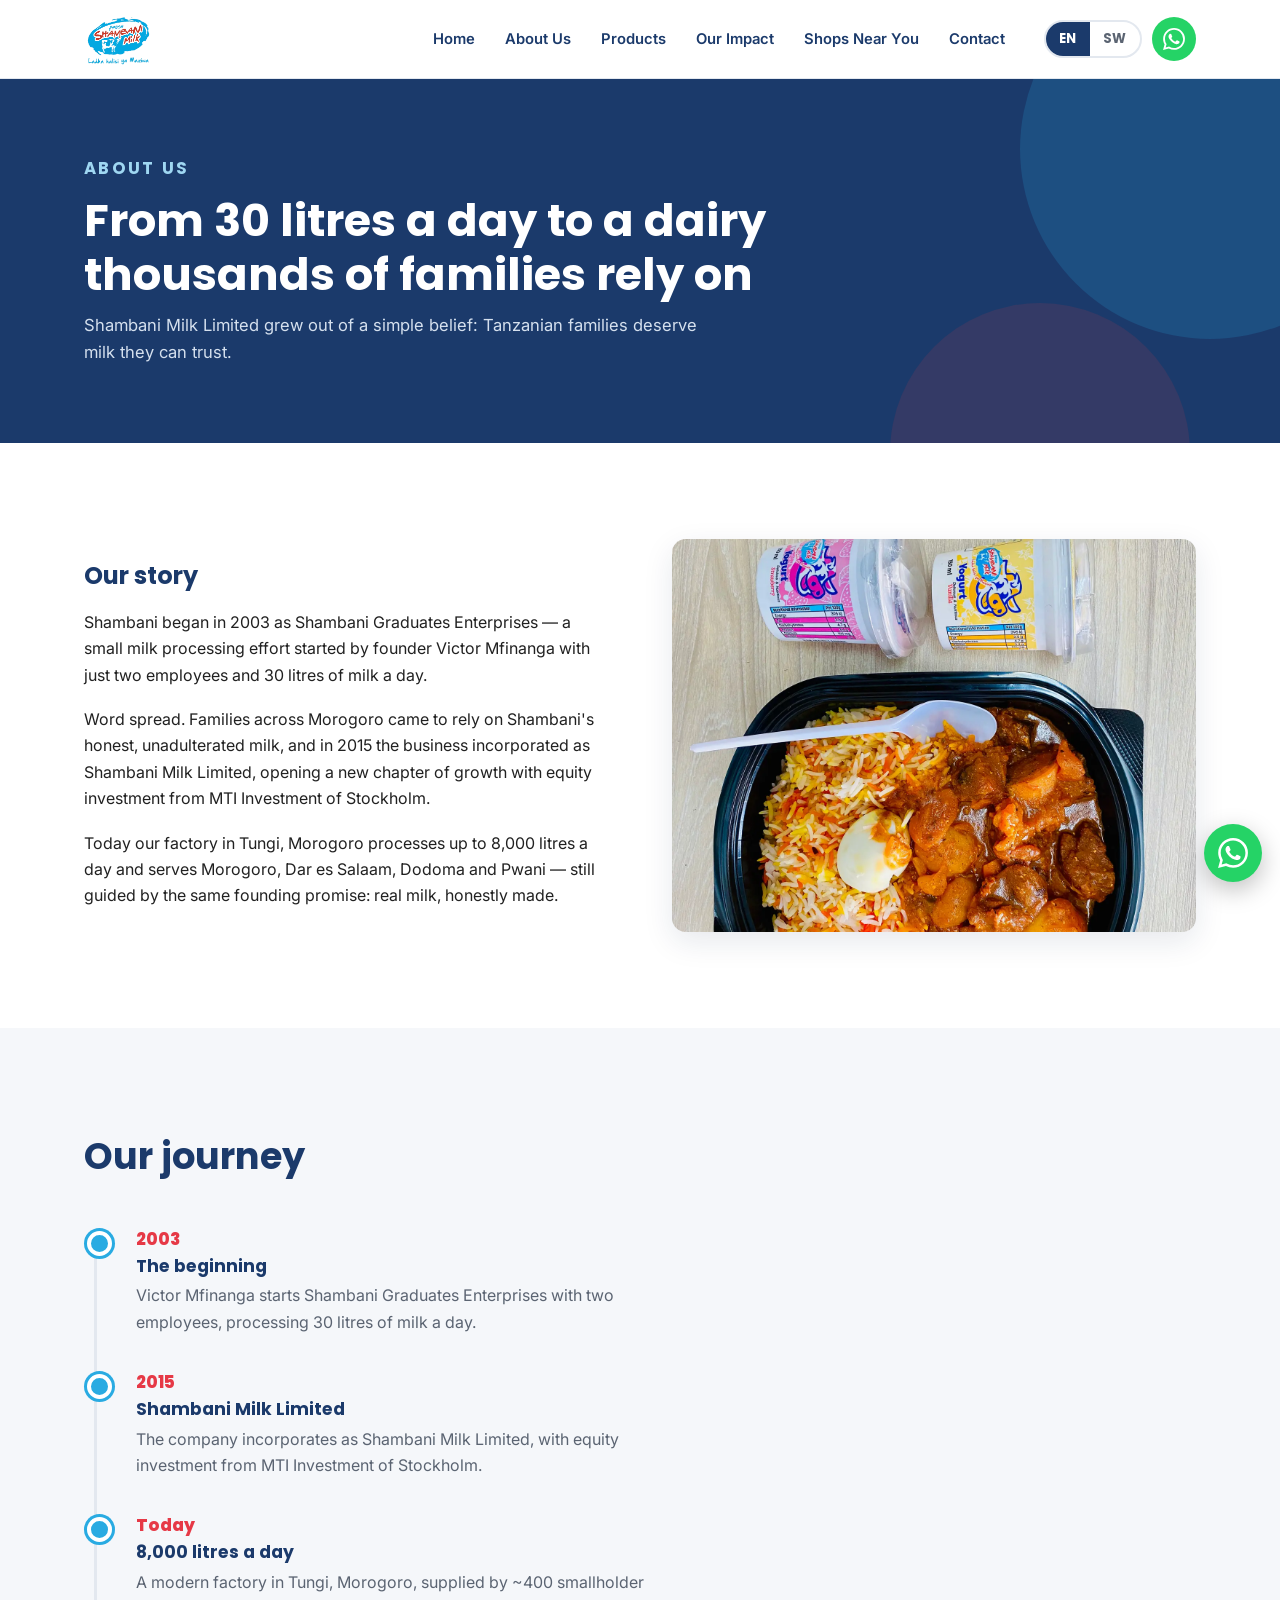
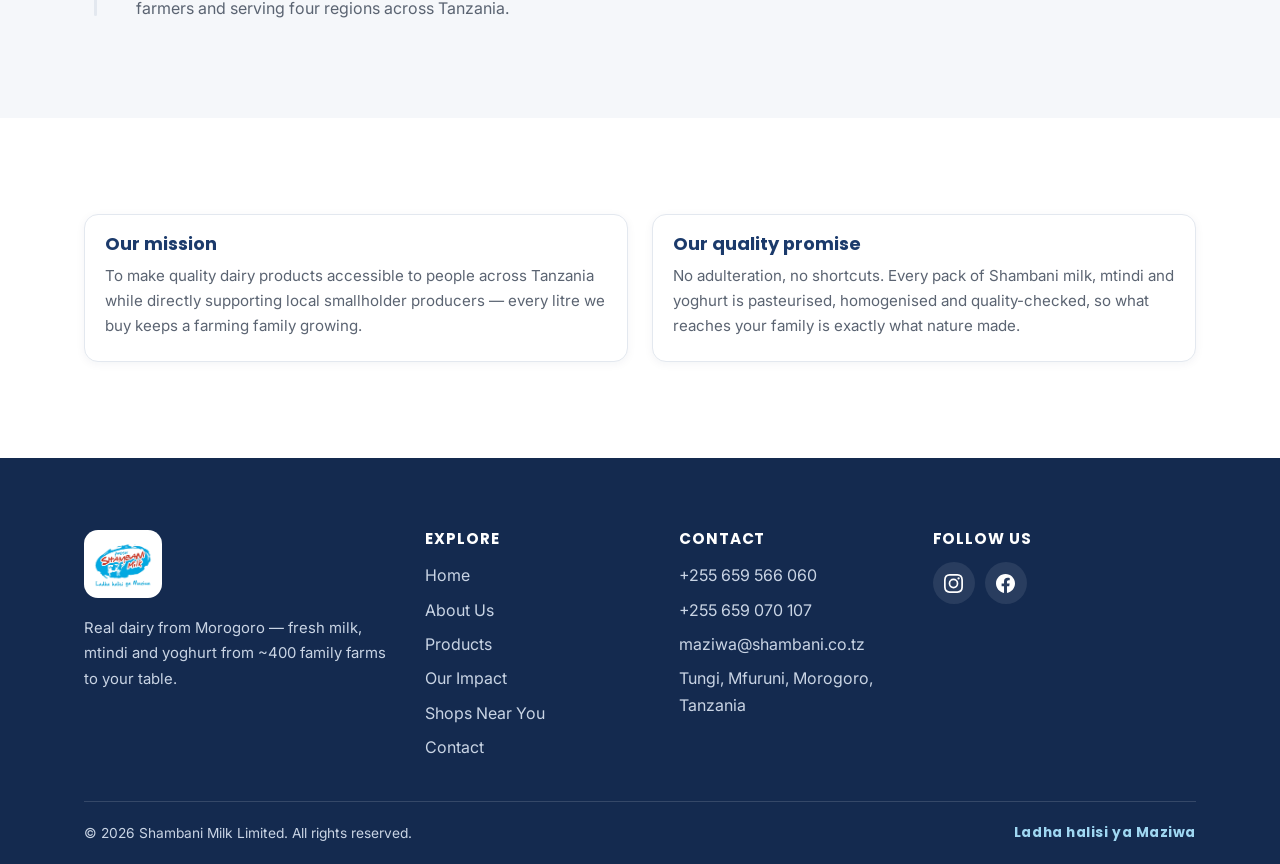
==== about.html @ 1003a5df "Header/footer logo fixes: remove header wordmark, repair stretched footer logo" ====
<!DOCTYPE html>
<html lang="en">
<head>
  <meta charset="UTF-8">
  <meta name="viewport" content="width=device-width, initial-scale=1.0">
  <title>About Us — Shambani Milk Limited</title>
  <meta name="description" content="The Shambani story: from 30 litres a day in 2003 to an 8,000-litre-a-day factory in Morogoro, Tanzania.">
  <link rel="icon" href="assets/img/favicon.ico">
  <link rel="apple-touch-icon" href="assets/img/apple-touch-icon.png">
  <link rel="canonical" href="https://www.shambani.co.tz/about.html">

  <meta property="og:type" content="website">
  <meta property="og:site_name" content="Shambani Milk Limited">
  <meta property="og:title" content="About Shambani Milk — our story">
  <meta property="og:description" content="The Shambani story: from 30 litres a day in 2003 to an 8,000-litre-a-day factory in Morogoro, Tanzania.">
  <meta property="og:url" content="https://www.shambani.co.tz/about.html">
  <meta property="og:image" content="https://www.shambani.co.tz/assets/img/og-image.jpg">
  <meta property="og:image:width" content="1200">
  <meta property="og:image:height" content="630">
  <meta name="twitter:card" content="summary_large_image">

  <link rel="preconnect" href="https://fonts.googleapis.com">
  <link rel="preconnect" href="https://fonts.gstatic.com" crossorigin>
  <link href="https://fonts.googleapis.com/css2?family=Poppins:wght@600;700;800&family=Inter:wght@400;600&display=swap" rel="stylesheet">
  <link rel="stylesheet" href="assets/css/styles.css">

  <script src="assets/js/i18n-en.js" defer></script>
  <script src="assets/js/i18n-sw.js" defer></script>
  <script src="assets/js/supabase-config.js" defer></script>
  <script src="assets/js/shops.js" defer></script>
  <script src="assets/js/main.js" defer></script>
</head>
<body data-page="about">

  <a class="skip-link" href="#main" data-i18n="a11y.skip">Skip to content</a>

  <header class="site-header">
    <div class="header-inner">
      <a class="brand" href="index.html" aria-label="Shambani Milk — home">
        <img src="assets/img/logo.webp" alt="Shambani Milk logo" width="544" height="459">
      </a>
      <nav class="main-nav" id="main-nav" aria-label="Main menu" data-i18n-attr="aria-label:nav.aria">
        <ul>
          <li><a href="index.html" data-i18n="nav.home">Home</a></li>
          <li><a href="about.html" data-i18n="nav.about">About Us</a></li>
          <li><a href="products.html" data-i18n="nav.products">Products</a></li>
          <li><a href="impact.html" data-i18n="nav.impact">Our Impact</a></li>
          <li><a href="shops.html" data-i18n="nav.locations">Shops Near You</a></li>
          <li><a href="contact.html" data-i18n="nav.contact">Contact</a></li>
        </ul>
      </nav>
      <div class="header-actions">
        <div class="lang-switch" role="group" aria-label="Language / Lugha">
          <button type="button" data-lang="en" aria-pressed="true">EN</button>
          <button type="button" data-lang="sw" aria-pressed="false">SW</button>
        </div>
        <a class="header-call" href="#" data-wa-msg="waMsg.general" aria-label="WhatsApp">
          <svg viewBox="0 0 24 24" fill="currentColor" aria-hidden="true"><path d="M17.472 14.382c-.297-.149-1.758-.867-2.03-.967-.273-.099-.471-.148-.67.15-.197.297-.767.966-.94 1.164-.173.199-.347.223-.644.075-.297-.15-1.255-.463-2.39-1.475-.883-.788-1.48-1.761-1.653-2.059-.173-.297-.018-.458.13-.606.134-.133.298-.347.446-.52.149-.174.198-.298.298-.497.099-.198.05-.371-.025-.52-.075-.149-.669-1.612-.916-2.207-.242-.579-.487-.5-.669-.51-.173-.008-.371-.01-.57-.01-.198 0-.52.074-.792.372-.272.297-1.04 1.016-1.04 2.479 0 1.462 1.065 2.875 1.213 3.074.149.198 2.096 3.2 5.077 4.487.709.306 1.262.489 1.694.625.712.227 1.36.195 1.871.118.571-.085 1.758-.719 2.006-1.413.248-.694.248-1.289.173-1.413-.074-.124-.272-.198-.57-.347m-5.421 7.403h-.004a9.87 9.87 0 01-5.031-1.378l-.361-.214-3.741.982.998-3.648-.235-.374a9.86 9.86 0 01-1.51-5.26c.001-5.45 4.436-9.884 9.888-9.884 2.64 0 5.122 1.03 6.988 2.898a9.825 9.825 0 012.893 6.994c-.003 5.45-4.437 9.884-9.885 9.884m8.413-18.297A11.815 11.815 0 0012.05 0C5.495 0 .16 5.335.157 11.892c0 2.096.547 4.142 1.588 5.945L.057 24l6.305-1.654a11.882 11.882 0 005.683 1.448h.005c6.554 0 11.89-5.335 11.893-11.893a11.821 11.821 0 00-3.48-8.413"/></svg>
        </a>
        <button class="nav-toggle" aria-expanded="false" aria-controls="main-nav" aria-label="Menu">
          <svg viewBox="0 0 24 24" fill="none" stroke="currentColor" stroke-width="2.4" stroke-linecap="round" aria-hidden="true"><path d="M4 7h16M4 12h16M4 17h16"/></svg>
        </button>
      </div>
    </div>
  </header>

  <main id="main">
    <section class="page-head">
      <div class="container">
        <p class="eyebrow" data-i18n="about.head.eyebrow">About us</p>
        <h1 data-i18n="about.head.title">From 30 litres a day to a dairy thousands of families rely on</h1>
        <p data-i18n="about.head.sub">Shambani Milk Limited grew out of a simple belief: Tanzanian families deserve milk they can trust.</p>
      </div>
    </section>

    <section class="section">
      <div class="container split">
        <div>
          <h2 data-i18n="about.story.title">Our story</h2>
          <p class="mt-2" data-i18n="about.p1">Shambani began in 2003 as Shambani Graduates Enterprises — a small milk processing effort started by founder Victor Mfinanga with just two employees and 30 litres of milk a day.</p>
          <p class="mt-2" data-i18n="about.p2">Word spread. Families across Morogoro came to rely on Shambani's honest, unadulterated milk, and in 2015 the business incorporated as Shambani Milk Limited, opening a new chapter of growth with equity investment from MTI Investment of Stockholm.</p>
          <p class="mt-2" data-i18n="about.p3">Today our factory in Tungi, Morogoro processes up to 8,000 litres a day and serves Morogoro, Dar es Salaam, Dodoma and Pwani — still guided by the same founding promise: real milk, honestly made.</p>
        </div>
        <figure class="img-frame">
          <img src="assets/img/lifestyle-yogurt-food.webp" alt="Shambani yoghurt served with food" data-i18n-attr="alt:about.story.alt" width="1440" height="1920" loading="lazy">
        </figure>
      </div>
    </section>

    <section class="section alt">
      <div class="container">
        <div class="section-head">
          <h2 data-i18n="about.timeline.title">Our journey</h2>
        </div>
        <ol class="timeline">
          <li>
            <span class="year" data-i18n="tl.2003.year">2003</span>
            <h3 data-i18n="tl.2003.title">The beginning</h3>
            <p data-i18n="tl.2003.text">Victor Mfinanga starts Shambani Graduates Enterprises with two employees, processing 30 litres of milk a day.</p>
          </li>
          <li>
            <span class="year" data-i18n="tl.2015.year">2015</span>
            <h3 data-i18n="tl.2015.title">Shambani Milk Limited</h3>
            <p data-i18n="tl.2015.text">The company incorporates as Shambani Milk Limited, with equity investment from MTI Investment of Stockholm.</p>
          </li>
          <li>
            <span class="year" data-i18n="tl.today.year">Today</span>
            <h3 data-i18n="tl.today.title">8,000 litres a day</h3>
            <p data-i18n="tl.today.text">A modern factory in Tungi, Morogoro, supplied by ~400 smallholder farmers and serving four regions across Tanzania.</p>
          </li>
        </ol>
      </div>
    </section>

    <section class="section">
      <div class="container grid grid-2">
        <div class="card"><div class="card-body">
          <h3 data-i18n="about.mission.title">Our mission</h3>
          <p data-i18n="about.mission.text">To make quality dairy products accessible to people across Tanzania while directly supporting local smallholder producers — every litre we buy keeps a farming family growing.</p>
        </div></div>
        <div class="card"><div class="card-body">
          <h3 data-i18n="about.promise.title">Our quality promise</h3>
          <p data-i18n="about.promise.text">No adulteration, no shortcuts. Every pack of Shambani milk, mtindi and yoghurt is pasteurised, homogenised and quality-checked, so what reaches your family is exactly what nature made.</p>
        </div></div>
      </div>
    </section>
  </main>

  <footer class="site-footer">
    <div class="container">
      <div class="footer-grid">
        <div class="footer-brand">
          <img src="assets/img/logo.webp" alt="Shambani Milk logo" width="544" height="459">
          <p data-i18n="footer.blurb">Real dairy from Morogoro — fresh milk, mtindi and yoghurt from ~400 family farms to your table.</p>
        </div>
        <nav aria-label="Footer">
          <h3 data-i18n="footer.explore">Explore</h3>
          <ul>
            <li><a href="index.html" data-i18n="nav.home">Home</a></li>
            <li><a href="about.html" data-i18n="nav.about">About Us</a></li>
            <li><a href="products.html" data-i18n="nav.products">Products</a></li>
            <li><a href="impact.html" data-i18n="nav.impact">Our Impact</a></li>
            <li><a href="shops.html" data-i18n="nav.locations">Shops Near You</a></li>
            <li><a href="contact.html" data-i18n="nav.contact">Contact</a></li>
          </ul>
        </nav>
        <div>
          <h3 data-i18n="footer.contact">Contact</h3>
          <ul>
            <li><a href="tel:+255659566060">+255 659 566 060</a></li>
            <li><a href="tel:+255659070107">+255 659 070 107</a></li>
            <li><a href="mailto:maziwa@shambani.co.tz">maziwa@shambani.co.tz</a></li>
            <li>Tungi, Mfuruni, Morogoro, Tanzania</li>
          </ul>
        </div>
        <div>
          <h3 data-i18n="footer.follow">Follow us</h3>
          <div class="social-row">
            <a href="https://www.instagram.com/shambani_milk/" aria-label="Instagram" data-i18n-attr="aria-label:footer.ig.aria"><svg viewBox="0 0 24 24" fill="currentColor" aria-hidden="true"><path d="M12 2.163c3.204 0 3.584.012 4.85.07 3.252.148 4.771 1.691 4.919 4.919.058 1.265.069 1.645.069 4.849 0 3.205-.012 3.584-.069 4.849-.149 3.225-1.664 4.771-4.919 4.919-1.266.058-1.644.07-4.85.07-3.204 0-3.584-.012-4.849-.07-3.26-.149-4.771-1.699-4.919-4.92-.058-1.265-.07-1.644-.07-4.849 0-3.204.013-3.583.07-4.849.149-3.227 1.664-4.771 4.919-4.919 1.266-.057 1.645-.069 4.849-.069zM12 0C8.741 0 8.333.014 7.053.072 2.695.272.273 2.69.073 7.052.014 8.333 0 8.741 0 12s.014 3.668.072 4.948c.2 4.358 2.618 6.78 6.98 6.98C8.333 23.986 8.741 24 12 24s3.668-.014 4.948-.072c4.354-.2 6.782-2.618 6.979-6.98.059-1.28.073-1.689.073-4.948s-.014-3.667-.072-4.947c-.196-4.354-2.617-6.78-6.979-6.98C15.668.014 15.259 0 12 0zm0 5.838a6.162 6.162 0 100 12.324 6.162 6.162 0 000-12.324zM12 16a4 4 0 110-8 4 4 0 010 8zm6.406-11.845a1.44 1.44 0 100 2.881 1.44 1.44 0 000-2.881z"/></svg></a>
            <a href="https://www.facebook.com/p/Shambani-Milk-Limited-100064187768673/" aria-label="Facebook" data-i18n-attr="aria-label:footer.fb.aria"><svg viewBox="0 0 24 24" fill="currentColor" aria-hidden="true"><path d="M24 12.073c0-6.627-5.373-12-12-12s-12 5.373-12 12c0 5.99 4.388 10.954 10.125 11.854v-8.385H7.078v-3.47h3.047V9.43c0-3.007 1.792-4.669 4.533-4.669 1.312 0 2.686.235 2.686.235v2.953H15.83c-1.491 0-1.956.925-1.956 1.874v2.25h3.328l-.532 3.47h-2.796v8.385C19.612 23.027 24 18.062 24 12.073z"/></svg></a>
          </div>
        </div>
      </div>
      <div class="footer-bottom">
        <span data-i18n="footer.rights">© 2026 Shambani Milk Limited. All rights reserved.</span>
        <span>Ladha halisi ya Maziwa</span>
      </div>
    </div>
  </footer>

  <a class="wa-float" href="#" data-wa-msg="waMsg.general" aria-label="Chat with us on WhatsApp" data-i18n-attr="aria-label:wa.float.aria">
    <svg viewBox="0 0 24 24" fill="currentColor" aria-hidden="true"><path d="M17.472 14.382c-.297-.149-1.758-.867-2.03-.967-.273-.099-.471-.148-.67.15-.197.297-.767.966-.94 1.164-.173.199-.347.223-.644.075-.297-.15-1.255-.463-2.39-1.475-.883-.788-1.48-1.761-1.653-2.059-.173-.297-.018-.458.13-.606.134-.133.298-.347.446-.52.149-.174.198-.298.298-.497.099-.198.05-.371-.025-.52-.075-.149-.669-1.612-.916-2.207-.242-.579-.487-.5-.669-.51-.173-.008-.371-.01-.57-.01-.198 0-.52.074-.792.372-.272.297-1.04 1.016-1.04 2.479 0 1.462 1.065 2.875 1.213 3.074.149.198 2.096 3.2 5.077 4.487.709.306 1.262.489 1.694.625.712.227 1.36.195 1.871.118.571-.085 1.758-.719 2.006-1.413.248-.694.248-1.289.173-1.413-.074-.124-.272-.198-.57-.347m-5.421 7.403h-.004a9.87 9.87 0 01-5.031-1.378l-.361-.214-3.741.982.998-3.648-.235-.374a9.86 9.86 0 01-1.51-5.26c.001-5.45 4.436-9.884 9.888-9.884 2.64 0 5.122 1.03 6.988 2.898a9.825 9.825 0 012.893 6.994c-.003 5.45-4.437 9.884-9.885 9.884m8.413-18.297A11.815 11.815 0 0012.05 0C5.495 0 .16 5.335.157 11.892c0 2.096.547 4.142 1.588 5.945L.057 24l6.305-1.654a11.882 11.882 0 005.683 1.448h.005c6.554 0 11.89-5.335 11.893-11.893a11.821 11.821 0 00-3.48-8.413"/></svg>
  </a>
</body>
</html>
---- assets/css/styles.css ----
/* ============================================================
   Shambani Milk Limited — site styles
   Brand: blue #29ABE2 · navy #1B3A6B · red #E63946 (see website-build-prompt.md §2)
   ============================================================ */

:root {
  --blue: #29abe2;
  --blue-dark: #1f8bb8;
  --navy: #1b3a6b;
  --navy-deep: #142a4f;
  --red: #e63946;
  --wa: #25d366;
  --wa-dark: #1eb857;
  --ink: #212121;
  --muted: #5b6472;
  --paper: #ffffff;
  --mist: #f5f7fa;
  --line: #e3e8ef;
  --radius: 14px;
  --shadow: 0 10px 30px rgba(20, 42, 79, 0.10);
  --font-head: "Poppins", "Segoe UI", system-ui, sans-serif;
  --font-body: "Inter", "Segoe UI", system-ui, sans-serif;
  --container: 1152px;
}

* { box-sizing: border-box; margin: 0; padding: 0; }

html { scroll-behavior: smooth; }

body {
  font-family: var(--font-body);
  color: var(--ink);
  background: var(--paper);
  line-height: 1.65;
  font-size: 1rem;
  -webkit-font-smoothing: antialiased;
}

img { max-width: 100%; height: auto; display: block; }

a { color: var(--blue-dark); text-decoration: none; }
a:hover { text-decoration: underline; }

h1, h2, h3, h4 { font-family: var(--font-head); line-height: 1.2; color: var(--navy); font-weight: 700; }

:focus-visible { outline: 3px solid var(--blue); outline-offset: 2px; border-radius: 4px; }

.container { max-width: var(--container); margin-inline: auto; padding-inline: 20px; }

.skip-link {
  position: absolute; left: -9999px; top: 0; background: var(--navy); color: #fff;
  padding: 10px 16px; z-index: 200; border-radius: 0 0 8px 0;
}
.skip-link:focus { left: 0; }

/* ---------- Buttons ---------- */
.btn {
  display: inline-flex; align-items: center; gap: 10px; justify-content: center;
  font-family: var(--font-head); font-weight: 600; font-size: 0.975rem;
  padding: 13px 26px; border-radius: 999px; border: 2px solid transparent;
  cursor: pointer; text-decoration: none !important; transition: transform .15s ease, background .15s ease, color .15s ease;
}
.btn:active { transform: scale(.97); }
.btn-primary { background: var(--red); color: #fff; }
.btn-primary:hover { background: #cf2f3c; }
.btn-wa { background: var(--wa); color: #fff; }
.btn-wa:hover { background: var(--wa-dark); }
.btn-outline { background: transparent; color: #fff; border-color: rgba(255,255,255,.85); }
.btn-outline:hover { background: rgba(255,255,255,.14); }
.btn-navy { background: var(--navy); color: #fff; }
.btn-navy:hover { background: var(--navy-deep); }
.btn svg { width: 20px; height: 20px; flex: none; }

/* ---------- Header ---------- */
.site-header {
  position: sticky; top: 0; z-index: 100;
  background: rgba(255,255,255,.96); backdrop-filter: blur(8px);
  border-bottom: 1px solid var(--line);
}
.header-inner {
  display: flex; align-items: center; gap: 18px;
  min-height: 72px; max-width: var(--container); margin-inline: auto; padding: 10px 20px;
}
.brand { display: flex; align-items: center; gap: 12px; text-decoration: none !important; }
.brand img { height: 58px; width: auto; }

.main-nav { margin-left: auto; }
.main-nav ul { display: flex; gap: 4px; list-style: none; }
.main-nav a {
  display: block; padding: 9px 13px; border-radius: 8px;
  font-weight: 600; font-size: .925rem; color: var(--navy); text-decoration: none !important;
}
.main-nav a:hover { background: var(--mist); }
.main-nav a[aria-current="page"] { color: var(--blue-dark); background: var(--mist); }

.header-actions { display: flex; align-items: center; gap: 10px; margin-left: 8px; }

/* Language toggle */
.lang-switch {
  display: inline-flex; border: 2px solid var(--line); border-radius: 999px; overflow: hidden;
}
.lang-switch button {
  border: 0; background: transparent; cursor: pointer;
  font-family: var(--font-head); font-weight: 700; font-size: .82rem; letter-spacing: .04em;
  padding: 7px 13px; color: var(--muted);
}
.lang-switch button[aria-pressed="true"] { background: var(--navy); color: #fff; }

.header-call {
  display: inline-flex; align-items: center; justify-content: center;
  width: 44px; height: 44px; border-radius: 50%;
  background: var(--wa); color: #fff; text-decoration: none !important;
}
.header-call svg { width: 22px; height: 22px; }

.nav-toggle {
  display: none; border: 0; background: transparent; cursor: pointer; padding: 8px;
}
.nav-toggle svg { width: 28px; height: 28px; color: var(--navy); display: block; }

@media (max-width: 1020px) {
  .nav-toggle { display: block; }
  .header-actions { margin-left: auto; order: 3; }
  .nav-toggle { order: 4; }
  .main-nav {
    position: fixed; inset: 72px 0 auto 0; background: #fff;
    border-bottom: 1px solid var(--line); box-shadow: var(--shadow);
    display: none; padding: 12px 20px 20px; z-index: 99;
  }
  .main-nav.open { display: block; }
  .main-nav ul { flex-direction: column; gap: 2px; }
  .brand img { height: 44px; }
}

/* ---------- Hero ---------- */
.hero {
  position: relative; color: #fff; overflow: hidden;
  background: var(--navy);
}
.hero > img {
  position: absolute; inset: 0; width: 100%; height: 100%;
  object-fit: cover; opacity: .92;
}
.hero::after {
  content: ""; position: absolute; inset: 0;
  background: linear-gradient(100deg, rgba(20,42,79,.90) 0%, rgba(20,42,79,.72) 34%, rgba(20,42,79,.42) 62%, rgba(20,42,79,.12) 100%);
}
.hero-content {
  position: relative; z-index: 1; max-width: var(--container); margin-inline: auto;
  padding: clamp(64px, 10vw, 128px) 20px;
}
.hero .eyebrow { color: #9fd7f2; }
.hero h1 {
  color: #fff; font-size: clamp(2.1rem, 5vw, 3.4rem);
  max-width: 15ch; margin: 14px 0 16px; text-wrap: balance;
}
.hero p.sub { font-size: clamp(1.02rem, 2vw, 1.2rem); max-width: 46ch; color: #e8eef6; }
.hero .btn-row { display: flex; flex-wrap: wrap; gap: 14px; margin-top: 30px; }

.eyebrow {
  font-family: var(--font-head); font-weight: 700; font-size: .8rem;
  letter-spacing: .14em; text-transform: uppercase; color: var(--blue-dark);
}

/* ---------- Sections ---------- */
.section { padding: clamp(56px, 8vw, 96px) 0; }
.section.alt { background: var(--mist); }
.section-head { max-width: 640px; margin-bottom: clamp(30px, 5vw, 48px); }
.section-head h2 { font-size: clamp(1.65rem, 3.4vw, 2.3rem); margin: 10px 0 12px; text-wrap: balance; }
.section-head p { color: var(--muted); font-size: 1.04rem; }

/* ---------- Cards ---------- */
.grid { display: grid; gap: 24px; }
.grid-3 { grid-template-columns: repeat(3, 1fr); }
.grid-4 { grid-template-columns: repeat(4, 1fr); }
.grid-2 { grid-template-columns: repeat(2, 1fr); }
@media (max-width: 920px) { .grid-3, .grid-4 { grid-template-columns: repeat(2, 1fr); } }
@media (max-width: 620px) { .grid-2, .grid-3, .grid-4 { grid-template-columns: 1fr; } }

.card {
  background: var(--paper); border: 1px solid var(--line); border-radius: var(--radius);
  overflow: hidden; box-shadow: 0 2px 10px rgba(20,42,79,.05);
  display: flex; flex-direction: column; transition: transform .18s ease, box-shadow .18s ease;
}
.card:hover { transform: translateY(-4px); box-shadow: var(--shadow); }
.card .card-img { aspect-ratio: 4 / 3; overflow: hidden; background: #fff; }
.card .card-img img { width: 100%; height: 100%; object-fit: contain; padding: 18px; }
.card .card-img.cover img { object-fit: cover; padding: 0; }
.card-body { padding: 18px 20px 22px; display: flex; flex-direction: column; gap: 10px; flex: 1; }
.card-body h3 { font-size: 1.12rem; }
.card-body p { color: var(--muted); font-size: .945rem; flex: 1; }
.card-body .btn { align-self: flex-start; }

.chips { display: flex; flex-wrap: wrap; gap: 8px; }
.chip {
  font-size: .8rem; font-weight: 700; color: var(--navy);
  background: var(--mist); border: 1px solid var(--line);
  padding: 4px 12px; border-radius: 999px;
}

/* ---------- Stats ---------- */
.stats-band { background: var(--navy); color: #fff; }
.stats-band .grid { padding: clamp(40px, 6vw, 64px) 0; align-items: start; }
.stat { text-align: center; padding: 10px; display: grid; gap: 8px; }
.stat .num {
  font-family: var(--font-head); font-weight: 800;
  font-size: clamp(1.9rem, 4.2vw, 2.7rem); color: #7fd0f5; line-height: 1.05;
  white-space: nowrap;
}
.stat .label { color: #d5e0ee; font-size: .95rem; max-width: 26ch; margin-inline: auto; }

/* ---------- Timeline ---------- */
.timeline { list-style: none; position: relative; padding-left: 34px; }
.timeline::before {
  content: ""; position: absolute; left: 10px; top: 6px; bottom: 6px;
  width: 3px; border-radius: 3px; background: var(--line);
}
.timeline li { position: relative; padding: 0 0 34px 18px; }
.timeline li:last-child { padding-bottom: 0; }
.timeline li::before {
  content: ""; position: absolute; left: -31px; top: 5px;
  width: 17px; height: 17px; border-radius: 50%;
  background: var(--blue); border: 4px solid #fff; box-shadow: 0 0 0 3px var(--blue);
}
.timeline .year {
  font-family: var(--font-head); font-weight: 800; font-size: 1.05rem; color: var(--red);
}
.timeline h3 { font-size: 1.08rem; margin: 2px 0 6px; }
.timeline p { color: var(--muted); max-width: 56ch; }

/* ---------- Split feature (image + text) ---------- */
.split { display: grid; grid-template-columns: 1fr 1fr; gap: clamp(28px, 5vw, 64px); align-items: center; }
.split .img-frame {
  border-radius: var(--radius); overflow: hidden; box-shadow: var(--shadow);
  background: var(--mist);
}
.split .img-frame img { width: 100%; height: 100%; object-fit: cover; aspect-ratio: 4 / 3; }
@media (max-width: 860px) { .split { grid-template-columns: 1fr; } }

/* ---------- Map ---------- */
.map-frame {
  border-radius: var(--radius); overflow: hidden; border: 1px solid var(--line);
  box-shadow: var(--shadow); background: var(--mist);
}
.map-frame iframe { display: block; width: 100%; height: 420px; border: 0; }

/* ---------- Forms ---------- */
.form-grid { display: grid; gap: 18px; }
.field label { display: block; font-weight: 600; font-size: .92rem; margin-bottom: 6px; color: var(--navy); }
.field input, .field textarea, .locator-filters select, .locator-filters input {
  width: 100%; font: inherit; color: var(--ink);
  border: 2px solid var(--line); border-radius: 10px; padding: 12px 14px; background: #fff;
}
.field input:focus, .field textarea:focus, .locator-filters select:focus, .locator-filters input:focus { border-color: var(--blue); outline: none; }
.field textarea { min-height: 130px; resize: vertical; }
.form-status { font-size: .92rem; min-height: 1.3em; margin: 0; }
.form-status.ok { color: #1a7f4b; font-weight: 600; }
.form-status.err { color: var(--red); font-weight: 600; }

/* ---------- Contact page blocks ---------- */
.contact-card {
  display: flex; gap: 14px; align-items: flex-start;
  background: var(--paper); border: 1px solid var(--line); border-radius: var(--radius); padding: 20px;
}
.contact-card .ico {
  flex: none; width: 46px; height: 46px; border-radius: 12px;
  display: grid; place-items: center; background: var(--mist); color: var(--blue-dark);
}
.contact-card .ico svg { width: 22px; height: 22px; }
.contact-card h3 { font-size: 1rem; margin-bottom: 4px; }
.contact-card p, .contact-card a { font-size: .95rem; color: var(--muted); word-break: break-word; }

/* ---------- Footer ---------- */
.site-footer { background: var(--navy-deep); color: #c9d4e4; margin-top: 0; }
.footer-grid {
  display: grid; grid-template-columns: 1.4fr 1fr 1fr 1.2fr; gap: 34px;
  padding: clamp(44px, 6vw, 72px) 0 40px;
}
.footer-grid h3 { color: #fff; font-size: .95rem; letter-spacing: .06em; text-transform: uppercase; margin-bottom: 14px; }
.footer-grid ul { list-style: none; display: grid; gap: 8px; }
.footer-grid a { color: #c9d4e4; }
.footer-grid a:hover { color: #fff; }
.footer-brand img {
  height: 68px; width: auto; margin-bottom: 18px;
  background: var(--paper); border-radius: 14px; padding: 8px;
}
.footer-brand p { font-size: .93rem; max-width: 34ch; line-height: 1.7; }
.footer-bottom span:last-child {
  font-family: var(--font-head); font-weight: 700; letter-spacing: .04em;
  color: #9fd7f2;
}
.social-row { display: flex; gap: 10px; }
.social-row a {
  width: 42px; height: 42px; border-radius: 50%; display: grid; place-items: center;
  background: rgba(255,255,255,.09); color: #fff;
}
.social-row a:hover { background: var(--blue); }
.social-row svg { width: 19px; height: 19px; }
.footer-bottom {
  border-top: 1px solid rgba(255,255,255,.14); padding: 20px 0;
  display: flex; flex-wrap: wrap; gap: 10px; justify-content: space-between; font-size: .86rem;
}
@media (max-width: 920px) { .footer-grid { grid-template-columns: 1fr 1fr; } }
@media (max-width: 560px) { .footer-grid { grid-template-columns: 1fr; } }

/* ---------- Floating WhatsApp ---------- */
.wa-float {
  position: fixed; right: 18px; bottom: 18px; z-index: 90;
  width: 58px; height: 58px; border-radius: 50%;
  background: var(--wa); color: #fff; display: grid; place-items: center;
  box-shadow: 0 8px 24px rgba(0,0,0,.25); text-decoration: none !important;
  transition: transform .15s ease;
}
.wa-float:hover { transform: scale(1.07); }
.wa-float svg { width: 30px; height: 30px; }

/* ---------- Page header (inner pages) ---------- */
.page-head {
  background: var(--navy); color: #fff; position: relative; overflow: hidden;
}
.page-head::before {
  content: ""; position: absolute; right: -120px; top: -120px; width: 380px; height: 380px;
  border-radius: 50%; background: rgba(41, 171, 226, .18);
}
.page-head::after {
  content: ""; position: absolute; right: 90px; bottom: -160px; width: 300px; height: 300px;
  border-radius: 50%; background: rgba(230, 57, 70, .12);
}
.page-head .container { position: relative; z-index: 1; padding: clamp(44px, 7vw, 76px) 20px; }
.page-head .eyebrow { color: #9fd7f2; }
.page-head h1 { color: #fff; font-size: clamp(1.9rem, 4.4vw, 2.8rem); margin: 12px 0 10px; text-wrap: balance; }
.page-head p { color: #d5e0ee; max-width: 62ch; font-size: 1.04rem; }

/* ---------- Shop locator ---------- */
.locator-top {
  display: flex; flex-wrap: wrap; gap: 18px; align-items: center;
  justify-content: space-between; margin-bottom: 14px;
}
.locator-top h2 { font-size: clamp(1.3rem, 2.6vw, 1.7rem); }
.locator-top p { color: var(--muted); max-width: 52ch; font-size: .95rem; }
.locator-filters {
  display: grid; gap: 14px; margin-top: 8px;
  grid-template-columns: repeat(auto-fit, minmax(190px, 1fr));
}
.locator-filters .opt-all { color: var(--muted); }
.results-head {
  display: flex; align-items: center; gap: 12px;
  margin: 26px 0 14px;
}
.results-head h3 { font-size: 1.05rem; margin: 0; }
.shop-card .shop-where {
  font-size: .84rem; color: var(--blue-dark); font-weight: 600;
  text-transform: none; letter-spacing: .01em;
}
.shop-card .shop-addr { font-size: .93rem; }
.shop-actions { display: flex; gap: 10px; flex-wrap: wrap; margin-top: 4px; }
.btn-sm { padding: 9px 18px; font-size: .85rem; }

/* ---------- Utility ---------- */
.center { text-align: center; }
.center .section-head { margin-inline: auto; }
.mt-2 { margin-top: 18px; }
.mt-3 { margin-top: 30px; }
.mb-2 { margin-bottom: 14px; }
.stack { display: grid; gap: 18px; align-content: start; }
.note {
  background: var(--mist); border: 1px dashed var(--line); border-radius: 10px;
  padding: 14px 18px; color: var(--muted); font-size: .93rem;
}
.note-row {
  display: flex; align-items: center; gap: 18px; flex-wrap: wrap;
  justify-content: space-between;
}
.note-row strong { color: var(--navy); font-size: 1.02rem; }
.img-frame figcaption {
  background: var(--paper); padding: 12px 16px;
  font-size: .88rem; color: var(--muted);
}
.text-link { font-weight: 600; }

@media (prefers-reduced-motion: reduce) {
  html { scroll-behavior: auto; }
  *, *::before, *::after { transition: none !important; animation: none !important; }
}
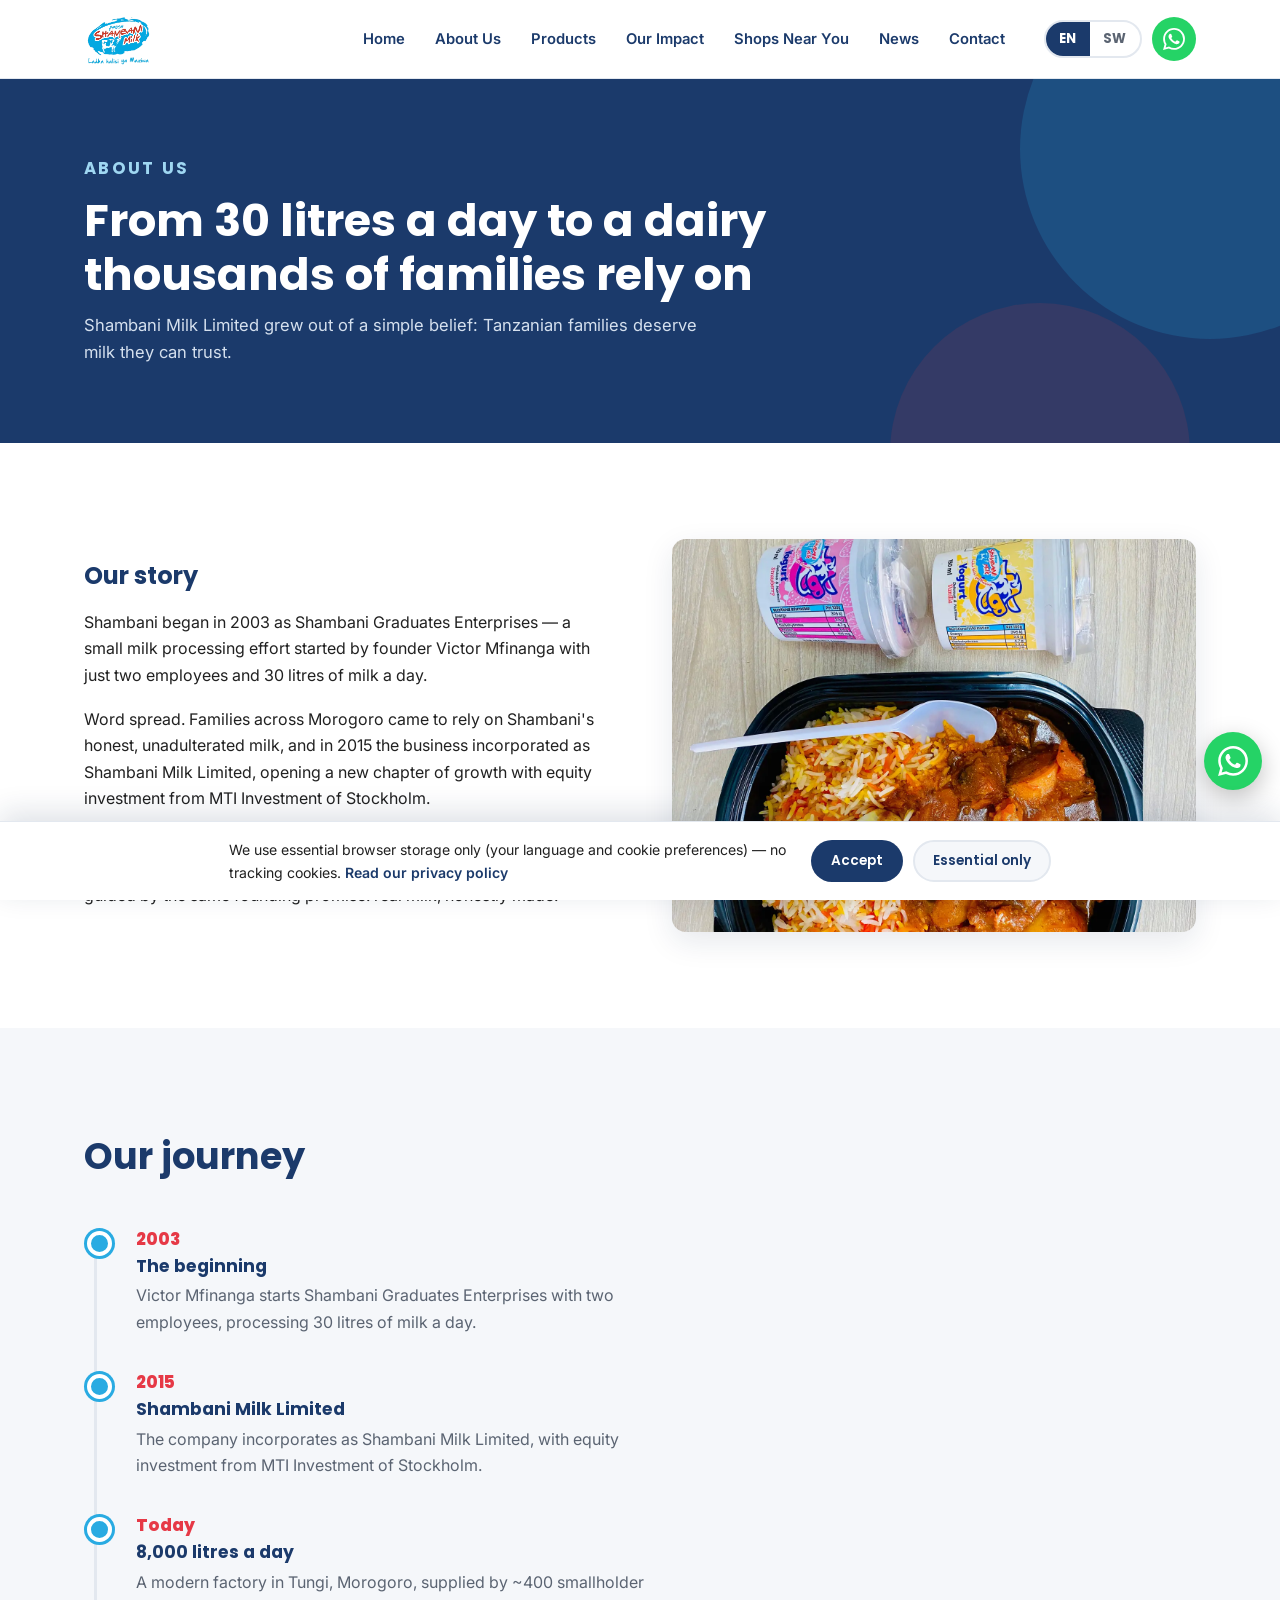
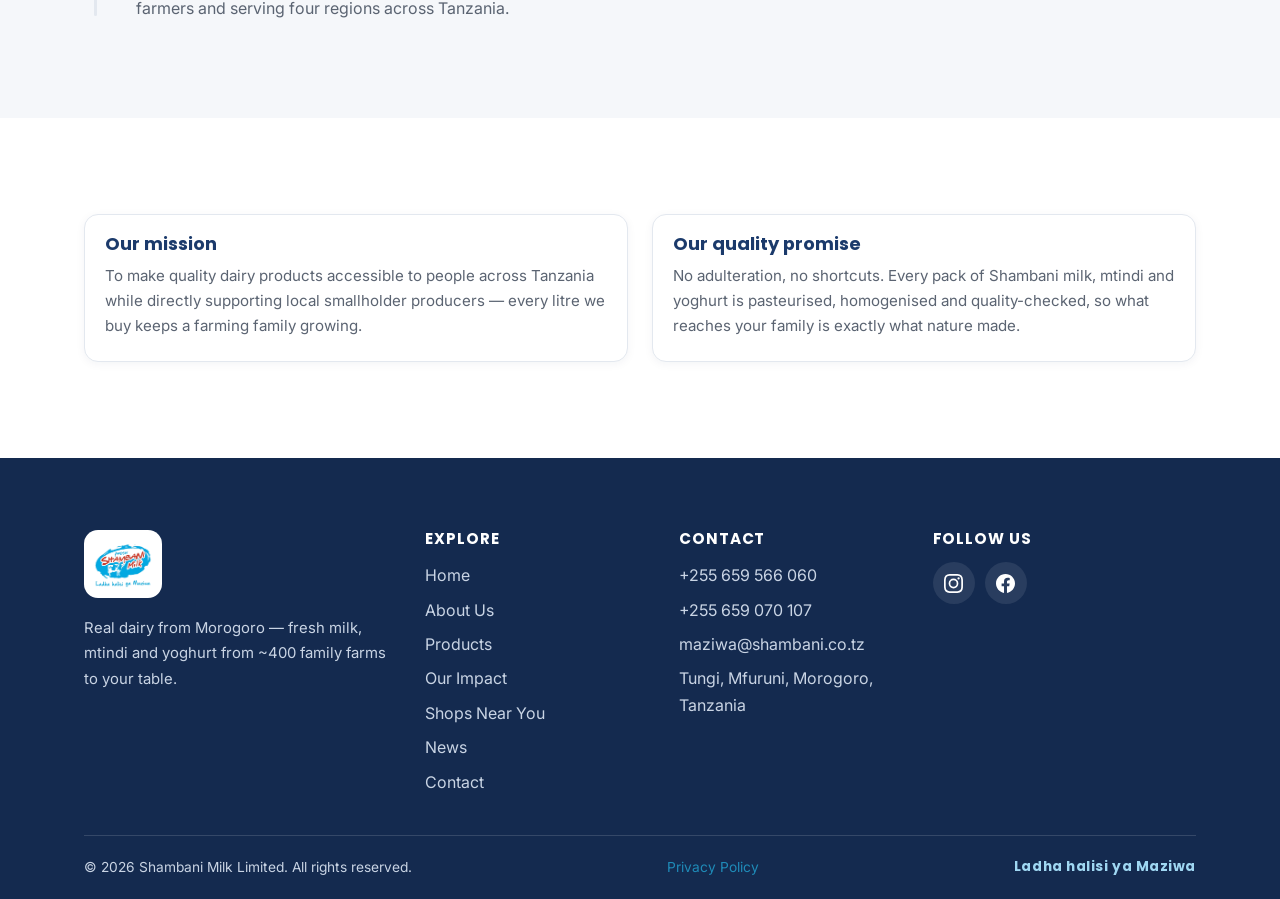
==== commit e62b7716: "Add auto shop locator, privacy policy, cookie notice, news area" ====
--- a/about.html
+++ b/about.html
@@ -46,6 +46,7 @@
           <li><a href="products.html" data-i18n="nav.products">Products</a></li>
           <li><a href="impact.html" data-i18n="nav.impact">Our Impact</a></li>
           <li><a href="shops.html" data-i18n="nav.locations">Shops Near You</a></li>
+          <li><a href="blog.html" data-i18n="nav.news">News</a></li>
           <li><a href="contact.html" data-i18n="nav.contact">Contact</a></li>
         </ul>
       </nav>
@@ -141,6 +142,7 @@
             <li><a href="products.html" data-i18n="nav.products">Products</a></li>
             <li><a href="impact.html" data-i18n="nav.impact">Our Impact</a></li>
             <li><a href="shops.html" data-i18n="nav.locations">Shops Near You</a></li>
+            <li><a href="blog.html" data-i18n="nav.news">News</a></li>
             <li><a href="contact.html" data-i18n="nav.contact">Contact</a></li>
           </ul>
         </nav>
@@ -163,6 +165,7 @@
       </div>
       <div class="footer-bottom">
         <span data-i18n="footer.rights">© 2026 Shambani Milk Limited. All rights reserved.</span>
+        <a href="privacy.html" data-i18n="footer.privacy">Privacy Policy</a>
         <span>Ladha halisi ya Maziwa</span>
       </div>
     </div>
--- a/assets/css/styles.css
+++ b/assets/css/styles.css
@@ -382,3 +382,55 @@
   html { scroll-behavior: auto; }
   *, *::before, *::after { transition: none !important; animation: none !important; }
 }
+
+/* ---------- Cookie notice ---------- */
+.cookie-banner {
+  position: fixed; left: 0; right: 0; bottom: 0; z-index: 95;
+  background: var(--paper); border-top: 1px solid var(--line);
+  box-shadow: 0 -8px 30px rgba(20,42,79,.14);
+  padding: 16px clamp(16px, 4vw, 40px);
+  display: flex; flex-wrap: wrap; align-items: center; justify-content: center;
+  gap: 12px 24px;
+}
+.cookie-banner p {
+  margin: 0; max-width: 62ch; font-size: .88rem; color: var(--ink);
+}
+.cookie-banner a { color: var(--navy); font-weight: 600; }
+.cookie-actions { display: flex; gap: 10px; flex: none; }
+body.has-cookie .wa-float { bottom: 110px; }
+@media (max-width: 560px) {
+  .cookie-banner { flex-direction: column; align-items: stretch; text-align: center; }
+  .cookie-actions { justify-content: center; }
+  body.has-cookie .wa-float { bottom: 170px; }
+}
+
+/* ---------- Prose (privacy policy, blog articles) ---------- */
+.prose { max-width: 72ch; }
+.prose h2 { font-size: clamp(1.3rem, 2.6vw, 1.7rem); margin: 2.2rem 0 .8rem; }
+.prose h3 { font-size: 1.08rem; margin: 1.6rem 0 .5rem; }
+.prose p, .prose ul { color: var(--ink); font-size: .98rem; }
+.prose ul { padding-left: 1.3rem; margin: .6rem 0 1rem; }
+.prose li { margin-bottom: .4rem; }
+.prose .updated { color: var(--muted); font-size: .85rem; }
+
+/* ---------- Blog ---------- */
+.post-meta { display: flex; align-items: center; gap: 10px; margin: 0 0 10px; }
+.post-meta time { font-size: .8rem; color: var(--muted); font-weight: 600; }
+.blog-card h3 { margin: 10px 0 8px; }
+.blog-card p { color: var(--muted); font-size: .93rem; margin: 0 0 14px; }
+.post-note { margin-top: 18px; font-size: .85rem; }
+.article-head { max-width: 72ch; margin-bottom: 6px; }
+.article-head h1 { font-size: clamp(1.6rem, 3.6vw, 2.4rem); }
+.article-body { max-width: 72ch; }
+.article-body p { font-size: 1rem; margin: 0 0 1rem; }
+.back-link {
+  display: inline-flex; align-items: center; gap: 6px;
+  font-weight: 600; color: var(--navy); text-decoration: none; margin-bottom: 18px;
+}
+.back-link:hover { color: var(--blue-dark); }
+
+/* ---------- Shop distance chip ---------- */
+.shop-dist { margin: 0 0 4px; }
+/* Cookie banner buttons (btn-outline is white-on-dark by default; banner is light) */
+.cookie-banner .btn-outline { color: var(--navy); border-color: var(--line); background: var(--mist); }
+.cookie-banner .btn-outline:hover { background: var(--line); color: var(--navy); }
